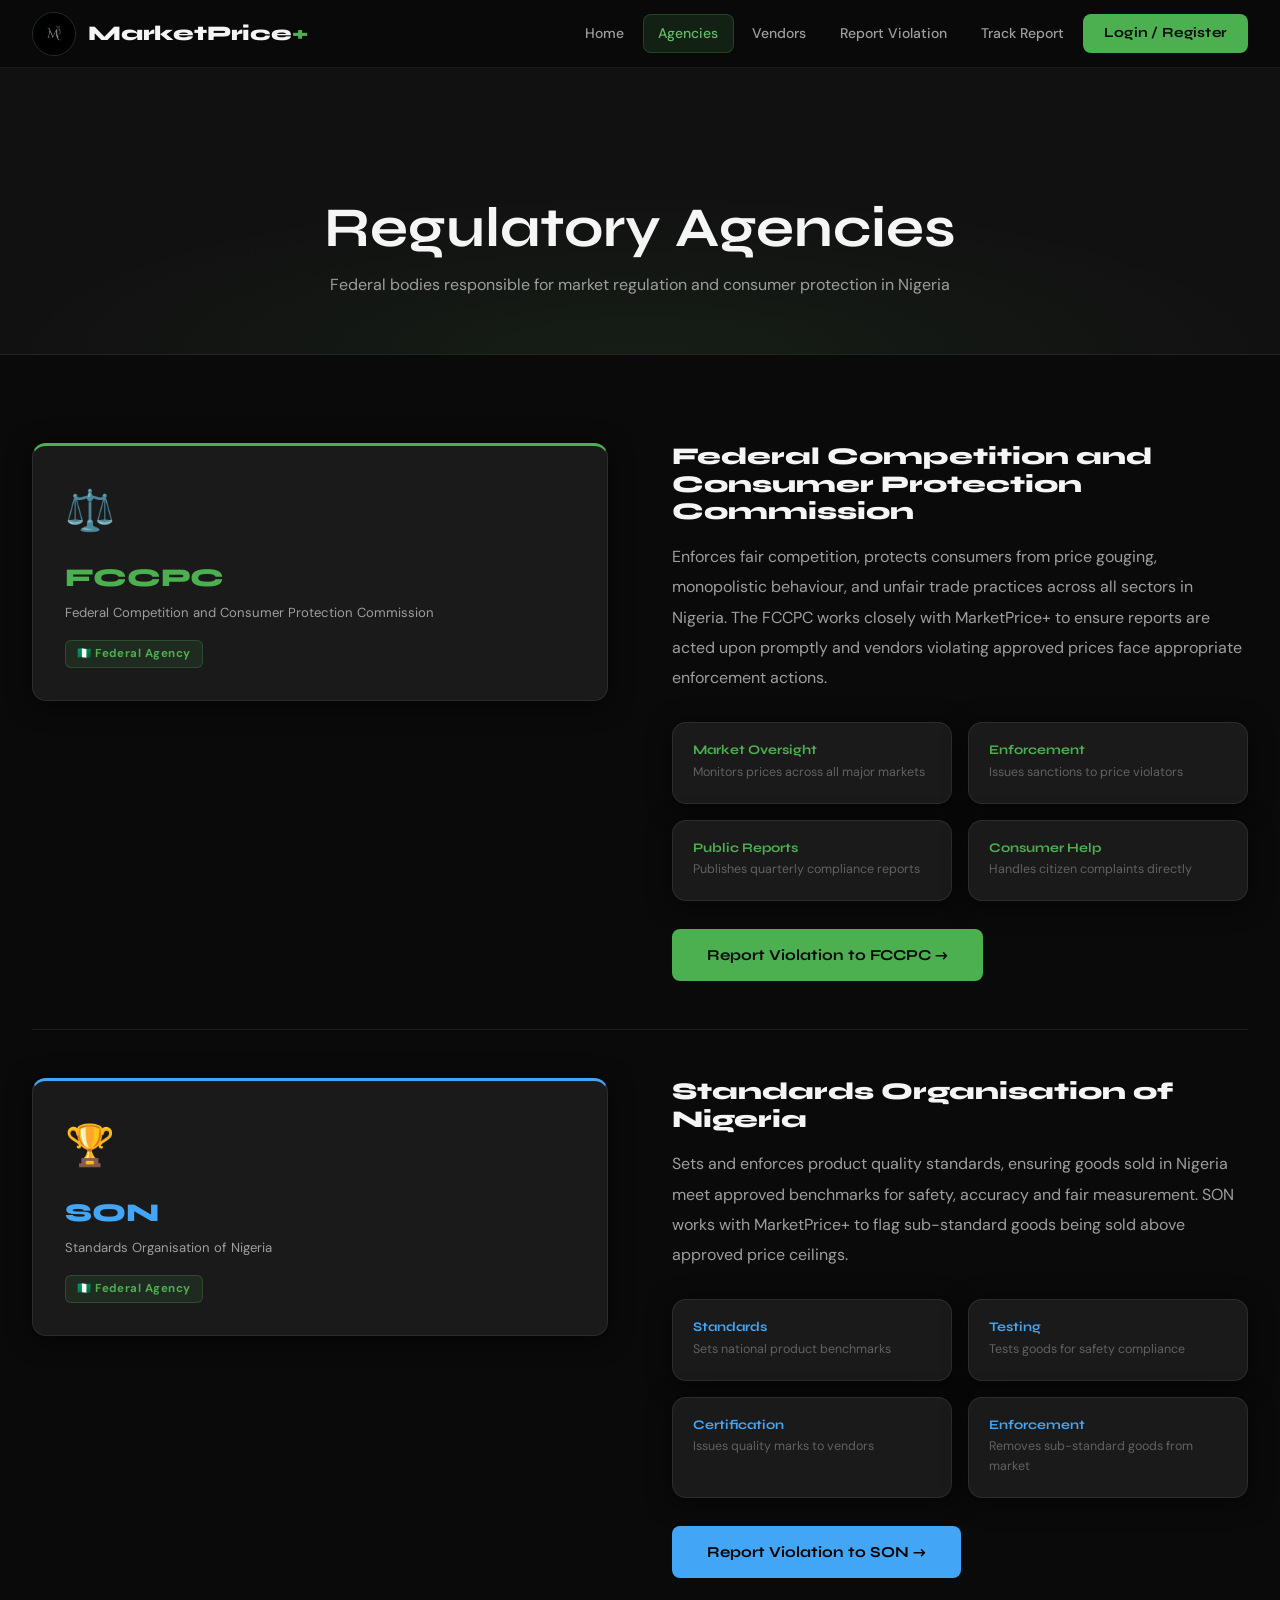
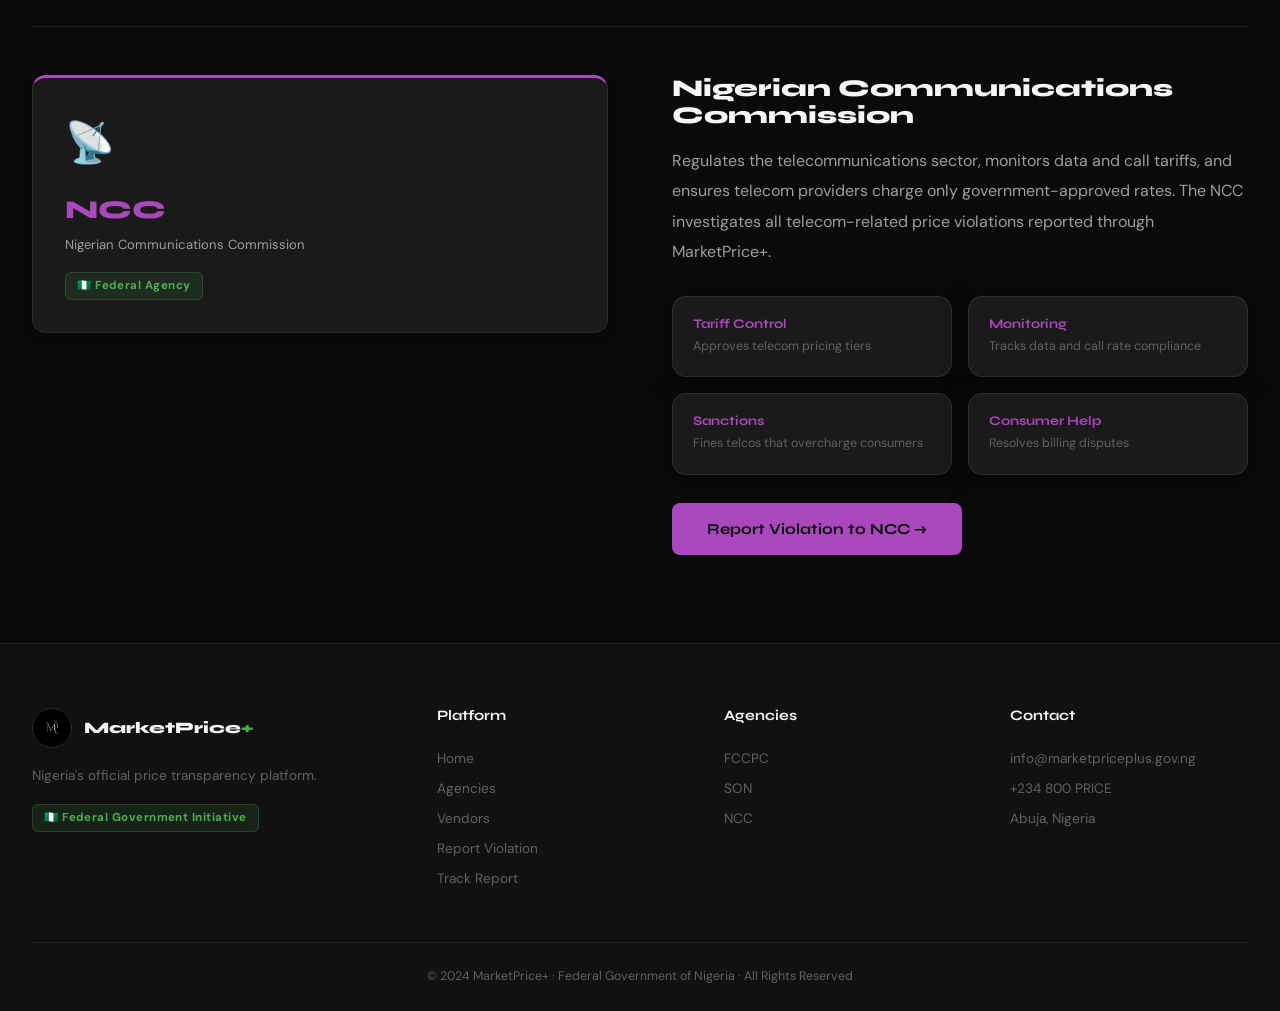
==== agencies.html @ 1a7033fc "Add files via upload MarketPrice+ is a platform that promotes fair pricing and market transparency i" ====
<!DOCTYPE html>
<html lang="en">
<head>
  <meta charset="UTF-8" />
  <meta name="viewport" content="width=device-width, initial-scale=1.0" />
  <title>Agencies | MarketPrice+</title>
  <link rel="preconnect" href="https://fonts.googleapis.com">
  <link rel="preconnect" href="https://fonts.gstatic.com" crossorigin>
  <link href="https://fonts.googleapis.com/css2?family=Syne:wght@400;600;700;800&family=DM+Sans:ital,wght@0,300;0,400;0,500;1,300&display=swap" rel="stylesheet">
  <link rel="stylesheet" href="styles.css" />
</head>
<body>
<nav class="navbar">
  <div class="navbar__inner">
    <a href="index.html" class="navbar__logo">
      <img src="[data-uri]" alt="MarketPrice+" class="navbar__logo-img" />
      <span class="navbar__logo-text">MarketPrice<span>+</span></span>
    </a>
    <div class="navbar__links">
      <a href="index.html"    class="navbar__link">Home</a>
      <a href="agencies.html" class="navbar__link navbar__link--active">Agencies</a>
      <a href="vendors.html"  class="navbar__link">Vendors</a>
      <a href="report.html"   class="navbar__link">Report Violation</a>
      <a href="track.html"    class="navbar__link">Track Report</a>
      <a href="login.html"    class="navbar__cta">Login / Register</a>
    </div>
  </div>
</nav>
<div style="padding-top:68px">
<div class="page-header"><h1>Regulatory Agencies</h1><p>Federal bodies responsible for market regulation and consumer protection in Nigeria</p></div>
<section class="section section--dark">
  <div class="container">

    <div class="grid-2col" style="align-items:start">
      <div class="card agency-card" style="border-top-color:#4CAF50">
        <div class="agency-card__icon">&#9878;&#65039;</div>
        <div class="agency-card__short" style="color:#4CAF50">FCCPC</div>
        <p class="agency-card__name">Federal Competition and Consumer Protection Commission</p>
        <span class="badge badge--gov">&#127475;&#127468; Federal Agency</span>
      </div>
      <div>
        <h3 style="font-size:1.5rem;font-weight:800;margin-bottom:1rem">Federal Competition and Consumer Protection Commission</h3>
        <p style="color:var(--silver);line-height:1.9;margin-bottom:1.75rem">Enforces fair competition, protects consumers from price gouging, monopolistic behaviour, and unfair trade practices across all sectors in Nigeria. The FCCPC works closely with MarketPrice+ to ensure reports are acted upon promptly and vendors violating approved prices face appropriate enforcement actions.</p>
        <div class="grid-4" style="margin-bottom:1.75rem">
          <div class="card card--sm"><h4 style="font-size:.82rem;margin-bottom:.3rem;color:#4CAF50">Market Oversight</h4><p style="font-size:.78rem;color:var(--silver-dim)">Monitors prices across all major markets</p></div>
          <div class="card card--sm"><h4 style="font-size:.82rem;margin-bottom:.3rem;color:#4CAF50">Enforcement</h4><p style="font-size:.78rem;color:var(--silver-dim)">Issues sanctions to price violators</p></div>
          <div class="card card--sm"><h4 style="font-size:.82rem;margin-bottom:.3rem;color:#4CAF50">Public Reports</h4><p style="font-size:.78rem;color:var(--silver-dim)">Publishes quarterly compliance reports</p></div>
          <div class="card card--sm"><h4 style="font-size:.82rem;margin-bottom:.3rem;color:#4CAF50">Consumer Help</h4><p style="font-size:.78rem;color:var(--silver-dim)">Handles citizen complaints directly</p></div>
        </div>
        <a href="report.html" class="btn btn--primary" style="background:#4CAF50">Report Violation to FCCPC &rarr;</a>
      </div>
    </div>
    <hr>

    <div class="grid-2col" style="align-items:start">
      <div class="card agency-card" style="border-top-color:#42A5F5">
        <div class="agency-card__icon">&#127942;</div>
        <div class="agency-card__short" style="color:#42A5F5">SON</div>
        <p class="agency-card__name">Standards Organisation of Nigeria</p>
        <span class="badge badge--gov">&#127475;&#127468; Federal Agency</span>
      </div>
      <div>
        <h3 style="font-size:1.5rem;font-weight:800;margin-bottom:1rem">Standards Organisation of Nigeria</h3>
        <p style="color:var(--silver);line-height:1.9;margin-bottom:1.75rem">Sets and enforces product quality standards, ensuring goods sold in Nigeria meet approved benchmarks for safety, accuracy and fair measurement. SON works with MarketPrice+ to flag sub-standard goods being sold above approved price ceilings.</p>
        <div class="grid-4" style="margin-bottom:1.75rem">
          <div class="card card--sm"><h4 style="font-size:.82rem;margin-bottom:.3rem;color:#42A5F5">Standards</h4><p style="font-size:.78rem;color:var(--silver-dim)">Sets national product benchmarks</p></div>
          <div class="card card--sm"><h4 style="font-size:.82rem;margin-bottom:.3rem;color:#42A5F5">Testing</h4><p style="font-size:.78rem;color:var(--silver-dim)">Tests goods for safety compliance</p></div>
          <div class="card card--sm"><h4 style="font-size:.82rem;margin-bottom:.3rem;color:#42A5F5">Certification</h4><p style="font-size:.78rem;color:var(--silver-dim)">Issues quality marks to vendors</p></div>
          <div class="card card--sm"><h4 style="font-size:.82rem;margin-bottom:.3rem;color:#42A5F5">Enforcement</h4><p style="font-size:.78rem;color:var(--silver-dim)">Removes sub-standard goods from market</p></div>
        </div>
        <a href="report.html" class="btn btn--primary" style="background:#42A5F5;color:#000">Report Violation to SON &rarr;</a>
      </div>
    </div>
    <hr>

    <div class="grid-2col" style="align-items:start">
      <div class="card agency-card" style="border-top-color:#AB47BC">
        <div class="agency-card__icon">&#128225;</div>
        <div class="agency-card__short" style="color:#AB47BC">NCC</div>
        <p class="agency-card__name">Nigerian Communications Commission</p>
        <span class="badge badge--gov">&#127475;&#127468; Federal Agency</span>
      </div>
      <div>
        <h3 style="font-size:1.5rem;font-weight:800;margin-bottom:1rem">Nigerian Communications Commission</h3>
        <p style="color:var(--silver);line-height:1.9;margin-bottom:1.75rem">Regulates the telecommunications sector, monitors data and call tariffs, and ensures telecom providers charge only government-approved rates. The NCC investigates all telecom-related price violations reported through MarketPrice+.</p>
        <div class="grid-4" style="margin-bottom:1.75rem">
          <div class="card card--sm"><h4 style="font-size:.82rem;margin-bottom:.3rem;color:#AB47BC">Tariff Control</h4><p style="font-size:.78rem;color:var(--silver-dim)">Approves telecom pricing tiers</p></div>
          <div class="card card--sm"><h4 style="font-size:.82rem;margin-bottom:.3rem;color:#AB47BC">Monitoring</h4><p style="font-size:.78rem;color:var(--silver-dim)">Tracks data and call rate compliance</p></div>
          <div class="card card--sm"><h4 style="font-size:.82rem;margin-bottom:.3rem;color:#AB47BC">Sanctions</h4><p style="font-size:.78rem;color:var(--silver-dim)">Fines telcos that overcharge consumers</p></div>
          <div class="card card--sm"><h4 style="font-size:.82rem;margin-bottom:.3rem;color:#AB47BC">Consumer Help</h4><p style="font-size:.78rem;color:var(--silver-dim)">Resolves billing disputes</p></div>
        </div>
        <a href="report.html" class="btn btn--primary" style="background:#AB47BC">Report Violation to NCC &rarr;</a>
      </div>
    </div>

  </div>
</section>
<footer class="footer">
  <div class="footer__inner">
    <div class="footer__col"><div class="footer__logo"><img src="[data-uri]" alt="Logo"/><span class="footer__logo-text">MarketPrice<span>+</span></span></div><p class="footer__desc">Nigeria's official price transparency platform.</p><span class="badge badge--gov">&#127475;&#127468; Federal Government Initiative</span></div>
    <div class="footer__col"><h4>Platform</h4><a href="index.html" class="footer__link">Home</a><a href="agencies.html" class="footer__link">Agencies</a><a href="vendors.html" class="footer__link">Vendors</a><a href="report.html" class="footer__link">Report Violation</a><a href="track.html" class="footer__link">Track Report</a></div>
    <div class="footer__col"><h4>Agencies</h4><a class="footer__link">FCCPC</a><a class="footer__link">SON</a><a class="footer__link">NCC</a></div>
    <div class="footer__col"><h4>Contact</h4><a class="footer__link">info@marketpriceplus.gov.ng</a><a class="footer__link">+234 800 PRICE</a><a class="footer__link">Abuja, Nigeria</a></div>
  </div>
  <div class="footer__bottom"><p>&copy; 2024 MarketPrice+ &middot; Federal Government of Nigeria &middot; All Rights Reserved</p></div>
</footer>
</div>
  <script src="main.js"></script>
</body>
</html>
---- styles.css ----
/* =====================================================
   MarketPrice+  |  styles.css
   HTML5 & CSS3  |  Dark Theme
   ===================================================== */

/* ── CSS RESET & VARIABLES ── */
*, *::before, *::after {
  box-sizing: border-box;
  margin: 0;
  padding: 0;
}

:root {
  --black:         #0A0A0A;
  --black-2:       #111111;
  --black-3:       #1A1A1A;
  --black-4:       #222222;
  --green:         #4CAF50;
  --green-bright:  #66BB6A;
  --green-dark:    #388E3C;
  --green-dim:     rgba(76,175,80,0.12);
  --green-glow:    rgba(76,175,80,0.15);
  --green-border:  rgba(76,175,80,0.25);
  --silver:        #9E9E9E;
  --silver-light:  #BDBDBD;
  --silver-dim:    #616161;
  --white:         #F5F5F5;
  --red:           #EF5350;
  --amber:         #FFA726;
  --blue:          #42A5F5;
  --purple:        #AB47BC;
  --border:        rgba(255,255,255,0.08);
  --shadow:        0 4px 24px rgba(0,0,0,0.6);
  --shadow-green:  0 8px 32px rgba(76,175,80,0.25);
  --shadow-xl:     0 16px 64px rgba(0,0,0,0.8);
  --radius:        14px;
  --radius-sm:     8px;
  --radius-lg:     20px;
}

html {
  scroll-behavior: smooth;
  font-size: 16px;
}

body {
  font-family: 'DM Sans', sans-serif;
  background-color: var(--black);
  color: var(--white);
  line-height: 1.6;
  min-height: 100vh;
}

h1, h2, h3, h4, h5, h6 {
  font-family: 'Syne', sans-serif;
  line-height: 1.15;
  color: var(--white);
}

a {
  text-decoration: none;
  color: inherit;
  transition: color 0.2s ease;
}

img {
  max-width: 100%;
  display: block;
}

ul { list-style: none; }

::-webkit-scrollbar { width: 5px; }
::-webkit-scrollbar-track { background: var(--black-2); }
::-webkit-scrollbar-thumb { background: var(--green-dark); border-radius: 3px; }

/* ── NAVBAR ── */
.navbar {
  position: fixed;
  top: 0; left: 0; right: 0;
  z-index: 1000;
  background: rgba(10,10,10,0.95);
  backdrop-filter: blur(16px);
  -webkit-backdrop-filter: blur(16px);
  border-bottom: 1px solid var(--border);
  height: 68px;
  display: flex;
  align-items: center;
  padding: 0 2rem;
}

.navbar__inner {
  max-width: 1280px;
  width: 100%;
  margin: 0 auto;
  display: flex;
  align-items: center;
  justify-content: space-between;
  gap: 1rem;
}

.navbar__logo {
  display: flex;
  align-items: center;
  gap: 0.75rem;
  cursor: pointer;
  text-decoration: none;
}

.navbar__logo-img {
  height: 44px;
  width: 44px;
  border-radius: 50%;
  border: 1.5px solid var(--green-border);
  object-fit: cover;
}

.navbar__logo-text {
  font-family: 'Syne', sans-serif;
  font-weight: 800;
  font-size: 1.3rem;
  color: var(--white);
  letter-spacing: -0.01em;
}

.navbar__logo-text span { color: var(--green); }

.navbar__links {
  display: flex;
  align-items: center;
  gap: 0.2rem;
  flex-wrap: wrap;
}

.navbar__link {
  padding: 0.45rem 0.9rem;
  border-radius: var(--radius-sm);
  font-size: 0.875rem;
  font-weight: 500;
  color: var(--silver);
  cursor: pointer;
  transition: all 0.2s ease;
  border: 1px solid transparent;
  background: none;
  font-family: 'DM Sans', sans-serif;
  text-decoration: none;
  display: inline-block;
}

.navbar__link:hover,
.navbar__link--active {
  background: var(--green-glow);
  color: var(--green-bright);
  border-color: var(--green-border);
}

.navbar__cta {
  padding: 0.5rem 1.3rem;
  border-radius: var(--radius-sm);
  font-size: 0.875rem;
  font-weight: 700;
  background: var(--green);
  color: var(--black);
  cursor: pointer;
  border: none;
  transition: all 0.2s ease;
  font-family: 'Syne', sans-serif;
  letter-spacing: 0.02em;
  text-decoration: none;
  display: inline-block;
}

.navbar__cta:hover {
  background: var(--green-bright);
  box-shadow: var(--shadow-green);
  transform: translateY(-1px);
}

/* ── BUTTONS ── */
.btn {
  display: inline-flex;
  align-items: center;
  justify-content: center;
  gap: 0.5rem;
  cursor: pointer;
  border: none;
  font-family: 'DM Sans', sans-serif;
  transition: all 0.25s ease;
  text-decoration: none;
  border-radius: var(--radius-sm);
}

.btn--primary {
  padding: 0.85rem 2.2rem;
  font-weight: 700;
  font-size: 0.95rem;
  background: var(--green);
  color: var(--black);
  font-family: 'Syne', sans-serif;
}
.btn--primary:hover {
  background: var(--green-bright);
  transform: translateY(-2px);
  box-shadow: var(--shadow-green);
}

.btn--outline {
  padding: 0.85rem 2.2rem;
  font-weight: 600;
  font-size: 0.95rem;
  background: transparent;
  color: var(--silver-light);
  border: 1.5px solid rgba(255,255,255,0.2);
}
.btn--outline:hover {
  border-color: var(--green);
  color: var(--green-bright);
  background: var(--green-glow);
}

.btn--sm {
  padding: 0.4rem 1rem;
  font-size: 0.8rem;
  font-weight: 700;
}

.btn--green-sm { background: rgba(76,175,80,0.15); color: var(--green-bright); }
.btn--green-sm:hover { background: var(--green-dark); }
.btn--red-sm   { background: rgba(239,83,80,0.15);  color: var(--red); }
.btn--red-sm:hover { background: rgba(239,83,80,0.25); }

.btn--full {
  width: 100%;
  padding: 1rem;
  font-size: 1rem;
  font-weight: 800;
  background: var(--green);
  color: var(--black);
  font-family: 'Syne', sans-serif;
  letter-spacing: 0.04em;
}
.btn--full:hover {
  background: var(--green-bright);
  transform: translateY(-1px);
  box-shadow: var(--shadow-green);
}

/* ── SECTION & LAYOUT ── */
.section {
  padding: 5.5rem 2rem;
}
.section--dark  { background-color: var(--black); }
.section--mid   { background-color: var(--black-2); }
.section--card  { background-color: var(--black-3); }

.container {
  max-width: 1280px;
  margin: 0 auto;
}
.container--sm  { max-width: 640px; margin: 0 auto; }
.container--md  { max-width: 760px; margin: 0 auto; }

.section__label {
  font-size: 0.72rem;
  font-weight: 700;
  text-transform: uppercase;
  letter-spacing: 0.14em;
  color: var(--green);
  margin-bottom: 0.75rem;
  display: block;
}

.section__title {
  font-size: clamp(1.8rem, 4vw, 2.8rem);
  font-weight: 800;
  color: var(--white);
  margin-bottom: 1rem;
}

.section__sub {
  color: var(--silver);
  font-size: 1rem;
  max-width: 540px;
}

/* ── GRIDS ── */
.grid-2 { display: grid; grid-template-columns: repeat(auto-fit, minmax(320px, 1fr)); gap: 1.5rem; }
.grid-3 { display: grid; grid-template-columns: repeat(auto-fit, minmax(280px, 1fr)); gap: 1.5rem; }
.grid-4 { display: grid; grid-template-columns: repeat(auto-fit, minmax(200px, 1fr)); gap: 1rem; }
.grid-2col { display: grid; grid-template-columns: 1fr 1fr; gap: 4rem; align-items: center; }

.mt-2  { margin-top: 2rem; }
.mt-3  { margin-top: 3rem; }
.mt-header { margin-top: 2.5rem; }

/* ── CARD ── */
.card {
  background: var(--black-3);
  border-radius: var(--radius);
  padding: 2rem;
  border: 1px solid var(--border);
  transition: all 0.3s ease;
  box-shadow: var(--shadow);
}
.card:hover {
  border-color: var(--green-border);
  transform: translateY(-4px);
  box-shadow: var(--shadow-green);
}
.card--sm  { padding: 1.25rem; }
.card--flat { transform: none !important; }

/* ── AGENCY CARD ── */
.agency-card { border-top: 3px solid; }
.agency-card__icon  { font-size: 2.5rem; margin-bottom: 1rem; }
.agency-card__short {
  font-family: 'Syne', sans-serif;
  font-size: 1.6rem; font-weight: 800; margin-bottom: 0.25rem;
}
.agency-card__name  { font-size: 0.82rem; color: var(--silver); margin-bottom: 1rem; line-height: 1.5; }
.agency-card__role  { font-size: 0.875rem; color: var(--silver); line-height: 1.7; margin-bottom: 1.5rem; }
.agency-card__link  {
  font-size: 0.85rem; font-weight: 700; color: var(--green);
  cursor: pointer; background: none; border: none;
  font-family: 'DM Sans', sans-serif; text-decoration: none;
}
.agency-card__link:hover { color: var(--green-bright); }

/* ── VENDOR CARD ── */
.vendor-card {
  background: var(--black-3);
  border-radius: var(--radius);
  padding: 1.5rem;
  border: 1px solid var(--border);
  transition: all 0.3s ease;
}
.vendor-card:hover {
  border-color: var(--green-border);
  transform: translateY(-3px);
  box-shadow: var(--shadow-green);
}
.vendor-card__header {
  display: flex;
  align-items: flex-start;
  justify-content: space-between;
  margin-bottom: 1rem;
  gap: 0.5rem;
}
.vendor-card__name  { font-family: 'Syne', sans-serif; font-weight: 700; font-size: 1rem; color: var(--white); }
.vendor-card__loc   { font-size: 0.78rem; color: var(--silver-dim); margin-top: 0.2rem; }
.vendor-card__products { display: flex; flex-direction: column; gap: 0.5rem; margin-top: 0.5rem; }
.vendor-card__product {
  display: flex; justify-content: space-between; align-items: center;
  padding: 0.55rem 0.8rem;
  background: var(--black-4);
  border-radius: var(--radius-sm);
  font-size: 0.85rem; color: var(--silver-light);
  border: 1px solid var(--border);
}
.vendor-card__price { font-weight: 700; color: var(--green); }

/* ── BADGES ── */
.badge {
  display: inline-flex; align-items: center; gap: 0.3rem;
  font-size: 0.68rem; font-weight: 800;
  padding: 0.2rem 0.6rem; border-radius: 100px;
  white-space: nowrap; letter-spacing: 0.04em;
}
.badge--verified {
  background: rgba(76,175,80,0.15);
  border: 1px solid var(--green-border);
  color: var(--green-bright);
}
.badge--pending {
  background: rgba(255,167,38,0.1);
  border: 1px solid rgba(255,167,38,0.3);
  color: var(--amber);
}
.badge--gov {
  background: var(--green-dim);
  border: 1px solid var(--green-border);
  color: var(--green);
  font-size: 0.72rem; font-weight: 700;
  padding: 0.25rem 0.7rem; border-radius: 6px;
}

/* ── STATUS PILL ── */
.status-pill {
  display: inline-flex; padding: 0.25rem 0.8rem;
  border-radius: 100px; font-size: 0.72rem;
  font-weight: 800; letter-spacing: 0.04em;
}

/* ── PAGE HEADER ── */
.page-header {
  background: var(--black-2);
  border-bottom: 1px solid var(--border);
  padding: 8rem 2rem 3.5rem;
  text-align: center;
  position: relative;
  overflow: hidden;
}
.page-header::before {
  content: '';
  position: absolute; inset: 0;
  background: radial-gradient(ellipse 70% 80% at 50% 100%, rgba(76,175,80,0.08) 0%, transparent 70%);
}
.page-header h1 {
  font-size: clamp(2rem, 5vw, 3.5rem);
  color: var(--white); margin-bottom: 0.75rem; position: relative;
}
.page-header p { color: var(--silver); font-size: 1rem; position: relative; }

/* ── FORMS ── */
.form__group { margin-bottom: 1.5rem; }

.form__label {
  display: block; font-size: 0.82rem; font-weight: 700;
  color: var(--silver-light); margin-bottom: 0.5rem; letter-spacing: 0.02em;
}

.form__input {
  width: 100%; padding: 0.8rem 1.1rem;
  border-radius: var(--radius-sm);
  border: 1.5px solid var(--border);
  background: var(--black-4);
  color: var(--white);
  font-size: 0.9rem; font-family: 'DM Sans', sans-serif;
  outline: none;
  transition: border-color 0.2s ease, box-shadow 0.2s ease;
}
.form__input:focus {
  border-color: var(--green);
  box-shadow: 0 0 0 3px rgba(76,175,80,0.12);
}
.form__input::placeholder { color: var(--silver-dim); }

.form__select {
  appearance: none;
  background-image: url("data:image/svg+xml,%3Csvg xmlns='http://www.w3.org/2000/svg' width='14' height='14' viewBox='0 0 24 24' fill='none' stroke='%239E9E9E' stroke-width='2'%3E%3Cpath d='M6 9l6 6 6-6'/%3E%3C/svg%3E");
  background-repeat: no-repeat;
  background-position: right 1rem center;
  background-color: var(--black-4);
}
.form__select option { background: var(--black-3); }

.form__textarea { resize: vertical; min-height: 100px; }

.form__grid-2 { display: grid; grid-template-columns: 1fr 1fr; gap: 1.5rem; }

.upload-zone {
  border: 2px dashed var(--border);
  border-radius: var(--radius-sm);
  padding: 2rem; text-align: center;
  cursor: pointer; color: var(--silver-dim); font-size: 0.875rem;
  transition: all 0.2s ease;
}
.upload-zone:hover { border-color: var(--green); color: var(--green); }
.upload-zone__icon { font-size: 1.5rem; margin-bottom: 0.5rem; }

/* ── ALERTS ── */
.alert {
  border-radius: var(--radius);
  padding: 1.5rem;
}
.alert--success {
  background: rgba(76,175,80,0.1);
  border: 1px solid var(--green-border);
  color: var(--green-bright);
}
.alert--info {
  background: rgba(66,165,245,0.1);
  border: 1px solid rgba(66,165,245,0.25);
  color: var(--blue);
}
.alert--warn {
  background: rgba(255,167,38,0.1);
  border: 1px solid rgba(255,167,38,0.25);
  color: var(--amber);
}
.alert__icon { font-size: 2rem; margin-bottom: 0.75rem; }
.alert__title { font-family: 'Syne', sans-serif; font-weight: 800; font-size: 1.1rem; margin-bottom: 0.5rem; }

/* ── REPORT ID BOX ── */
.report-id-box {
  background: rgba(76,175,80,0.15);
  border: 1px solid var(--green-border);
  border-radius: var(--radius-sm);
  padding: 1rem; font-family: monospace;
  font-size: 1.2rem; font-weight: 700;
  color: var(--green); letter-spacing: 0.1em;
  margin-bottom: 1rem; text-align: center;
}

/* ── TRACK TIMELINE ── */
.track-timeline { display: flex; flex-direction: column; margin-top: 2rem; }

.track-step {
  display: flex; gap: 1.5rem;
  align-items: flex-start;
  padding-bottom: 1.5rem;
  position: relative;
}
.track-step:not(:last-child)::before {
  content: '';
  position: absolute; left: 19px; top: 42px;
  width: 2px; height: calc(100% - 10px);
  background: var(--border);
}
.track-step--done::before   { background: var(--green-dark); }
.track-step--active::before { background: var(--green-dark); }

.track-dot {
  width: 40px; height: 40px; border-radius: 50%;
  border: 2px solid var(--border);
  background: var(--black-4);
  display: flex; align-items: center; justify-content: center;
  font-size: 0.9rem; font-weight: 700;
  flex-shrink: 0; z-index: 1;
  color: var(--silver-dim); transition: all 0.3s ease;
}
.track-dot--done    { background: var(--green-dark); border-color: var(--green); color: var(--green-bright); }
.track-dot--active  { background: var(--green); border-color: var(--green-bright); color: var(--black); box-shadow: 0 0 0 5px rgba(76,175,80,0.2); }

.track-info h4 { font-family: 'Syne', sans-serif; font-size: 0.95rem; font-weight: 700; margin-bottom: 0.2rem; }
.track-info p  { font-size: 0.8rem; color: var(--silver-dim); }

/* ── FEATURE PILL ── */
.feature-pill {
  display: flex; align-items: flex-start; gap: 1rem;
  background: var(--black-3); border: 1px solid var(--border);
  border-radius: var(--radius-sm); padding: 1rem 1.25rem;
  transition: border-color 0.2s ease;
}
.feature-pill:hover { border-color: var(--green-border); }
.feature-pill__icon  { font-size: 1.4rem; flex-shrink: 0; }
.feature-pill__title { font-family: 'Syne', sans-serif; font-weight: 700; color: var(--white); font-size: 0.875rem; }
.feature-pill__desc  { font-size: 0.78rem; color: var(--silver-dim); }

/* ── TABLE ── */
.table-wrap {
  background: var(--black-3);
  border-radius: var(--radius);
  border: 1px solid var(--border);
  overflow: hidden; margin-top: 1.5rem;
}
.table-wrap__header {
  padding: 1.25rem 1.5rem; border-bottom: 1px solid var(--border);
  font-family: 'Syne', sans-serif; font-weight: 700; font-size: 1rem;
}
table { width: 100%; border-collapse: collapse; }
thead th {
  padding: 0.85rem 1.25rem; text-align: left;
  font-size: 0.72rem; font-weight: 700;
  text-transform: uppercase; letter-spacing: 0.07em;
  color: var(--silver-dim); background: var(--black-4);
  border-bottom: 1px solid var(--border);
}
tbody td {
  padding: 0.9rem 1.25rem; font-size: 0.85rem;
  color: var(--silver-light); border-bottom: 1px solid var(--border);
}
tbody tr:last-child td { border-bottom: none; }
tbody tr:hover td { background: var(--black-4); }

/* ── STAT CARD ── */
.stat-card {
  background: var(--black-3); border-radius: var(--radius);
  padding: 1.4rem 1.5rem; border: 1px solid var(--border);
}
.stat-card__num   { font-family: 'Syne', sans-serif; font-size: 2rem; font-weight: 800; color: var(--green); }
.stat-card__label { font-size: 0.78rem; color: var(--silver-dim); margin-top: 0.25rem; text-transform: uppercase; letter-spacing: 0.06em; }

/* ── ABOUT CHECKMARKS ── */
.check-item {
  display: flex; align-items: flex-start; gap: 0.75rem;
  font-size: 0.875rem; color: var(--silver-light); margin-bottom: 0.75rem;
}
.check-item__icon { color: var(--green); font-size: 1rem; margin-top: 0.15rem; flex-shrink: 0; }

/* ── DIVIDER ── */
hr { border: none; border-top: 1px solid var(--border); margin: 3rem 0; }

/* ── FOOTER ── */
.footer {
  background: var(--black-2);
  border-top: 1px solid var(--border);
  padding: 4rem 2rem 0;
}
.footer__inner {
  max-width: 1280px; margin: 0 auto;
  display: grid; grid-template-columns: 1.5fr repeat(3, 1fr);
  gap: 3rem; padding-bottom: 3rem;
}
.footer__logo       { display: flex; align-items: center; gap: 0.75rem; margin-bottom: 1rem; }
.footer__logo img   { height: 40px; width: 40px; border-radius: 50%; border: 1px solid var(--green-border); }
.footer__logo-text  { font-family: 'Syne', sans-serif; font-weight: 800; color: var(--white); }
.footer__logo-text span { color: var(--green); }
.footer__col h4     { font-family: 'Syne', sans-serif; font-weight: 700; color: var(--white); font-size: 0.9rem; margin-bottom: 1.25rem; }
.footer__link       { display: block; font-size: 0.85rem; line-height: 2.2; color: var(--silver-dim); transition: color 0.2s; }
.footer__link:hover { color: var(--green); }
.footer__desc       { font-size: 0.85rem; color: var(--silver-dim); line-height: 1.7; margin-bottom: 1rem; }
.footer__bottom {
  max-width: 1280px; margin: 0 auto;
  border-top: 1px solid var(--border);
  padding: 1.5rem 0; text-align: center;
  font-size: 0.78rem; color: var(--silver-dim);
}

/* ── SEARCH BAR ── */
.search-bar { display: flex; gap: 1rem; flex-wrap: wrap; margin-bottom: 2rem; align-items: center; }
.search-wrap { flex: 2; min-width: 200px; position: relative; }
.search-wrap::before {
  content: '🔍'; position: absolute; left: 1rem; top: 50%;
  transform: translateY(-50%); font-size: 0.9rem; pointer-events: none;
}
.search-input {
  width: 100%; padding: 0.8rem 1rem 0.8rem 2.75rem;
  border-radius: var(--radius-sm); border: 1.5px solid var(--border);
  background: var(--black-4); color: var(--white);
  font-size: 0.9rem; font-family: 'DM Sans', sans-serif; outline: none;
  transition: border-color 0.2s;
}
.search-input:focus { border-color: var(--green); }
.search-input::placeholder { color: var(--silver-dim); }
.filter-count { font-size: 0.82rem; color: var(--silver-dim); margin-bottom: 1.5rem; }
.filter-count strong { color: var(--green); }

/* ── HIDDEN / UTILITY ── */
.hidden { display: none !important; }
.text-green  { color: var(--green); }
.text-silver { color: var(--silver); }
.text-center { text-align: center; }
.flex-between { display: flex; justify-content: space-between; align-items: flex-end; flex-wrap: wrap; gap: 1rem; }
.flex-gap     { display: flex; gap: 1rem; flex-wrap: wrap; }
.flex-col     { display: flex; flex-direction: column; gap: 0.85rem; }
.mt-1   { margin-top: 1rem; }
.mt-2   { margin-top: 2rem; }
.mt-3   { margin-top: 3rem; }
.mb-2   { margin-bottom: 2rem; }

/* ── RESPONSIVE ── */
@media (max-width: 1024px) {
  .footer__inner { grid-template-columns: 1fr 1fr; }
}

@media (max-width: 768px) {
  .grid-2col    { grid-template-columns: 1fr; gap: 2rem; }
  .form__grid-2 { grid-template-columns: 1fr; }
  .footer__inner { grid-template-columns: 1fr; gap: 1.5rem; }
  .navbar__link:not(.navbar__cta) { display: none; }
  .hero__h1     { font-size: 2.8rem !important; }
  .hero__stats  { gap: 1.5rem; }
}
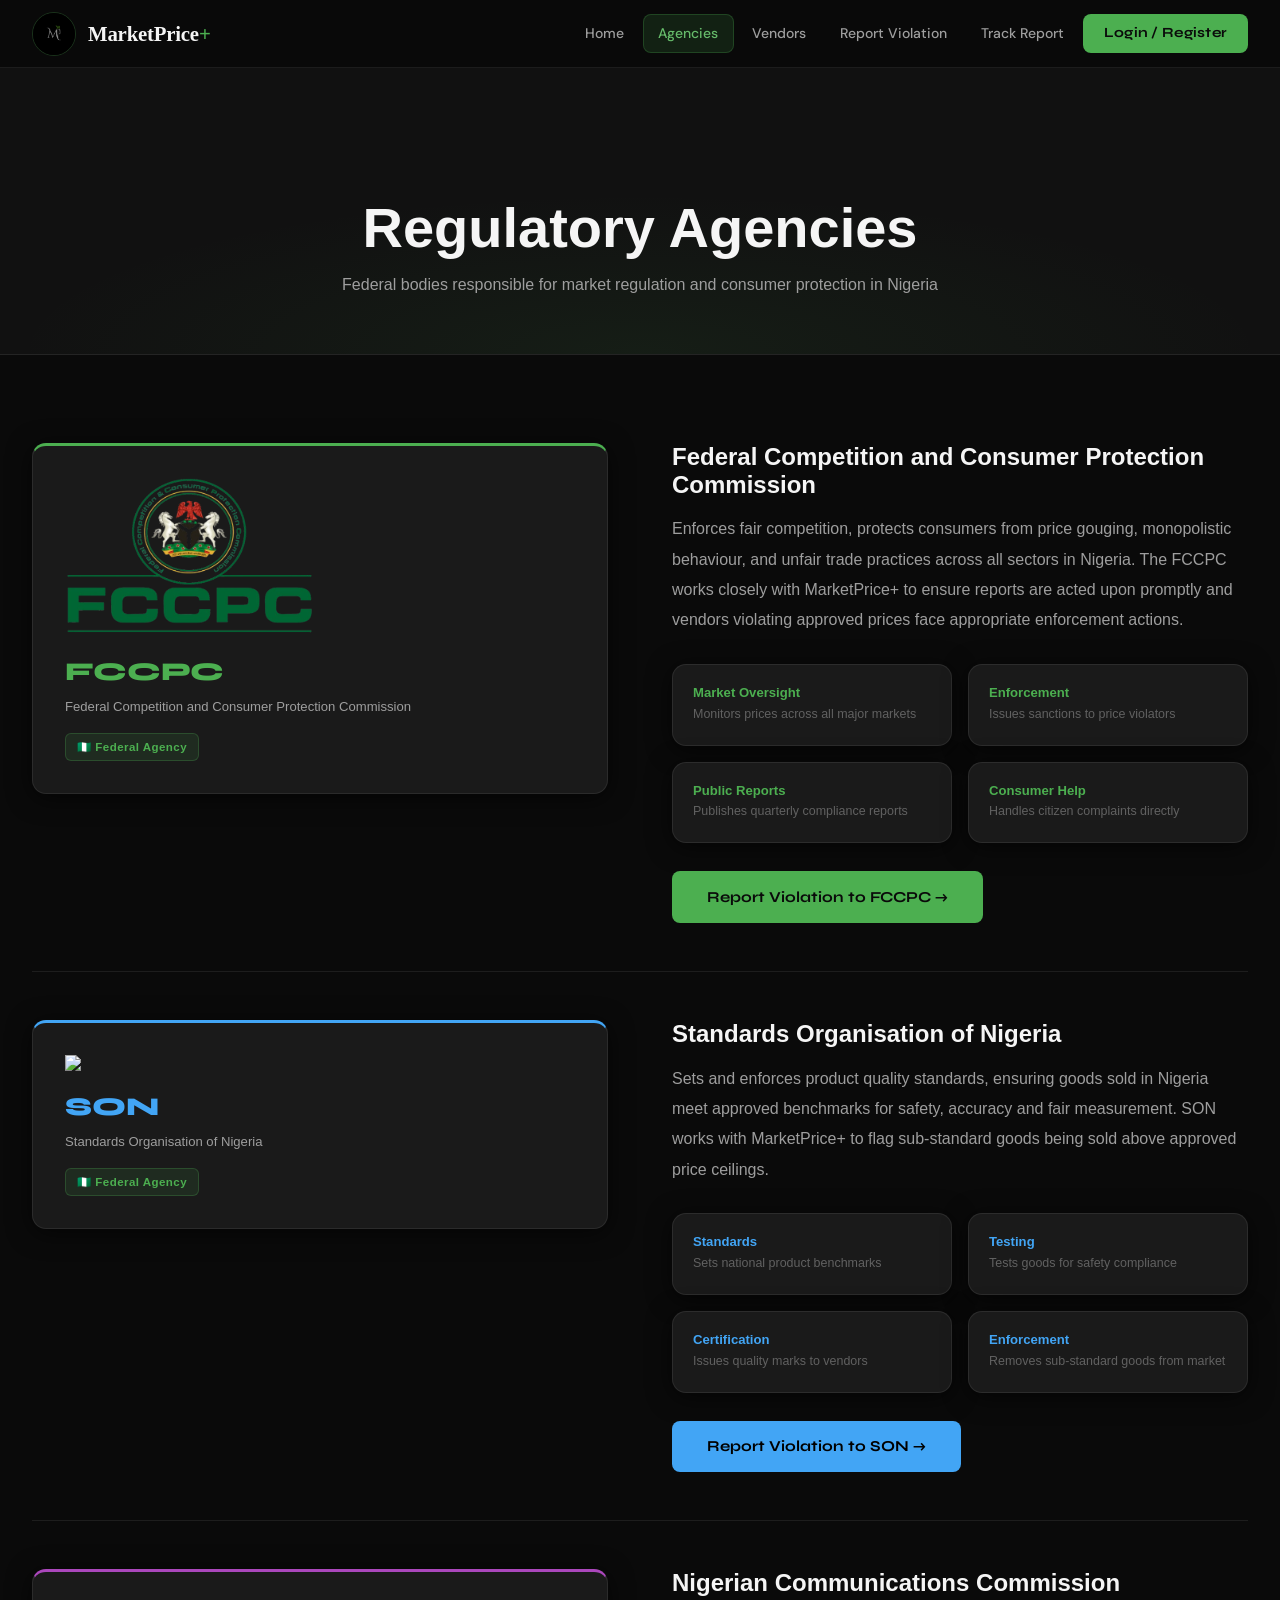
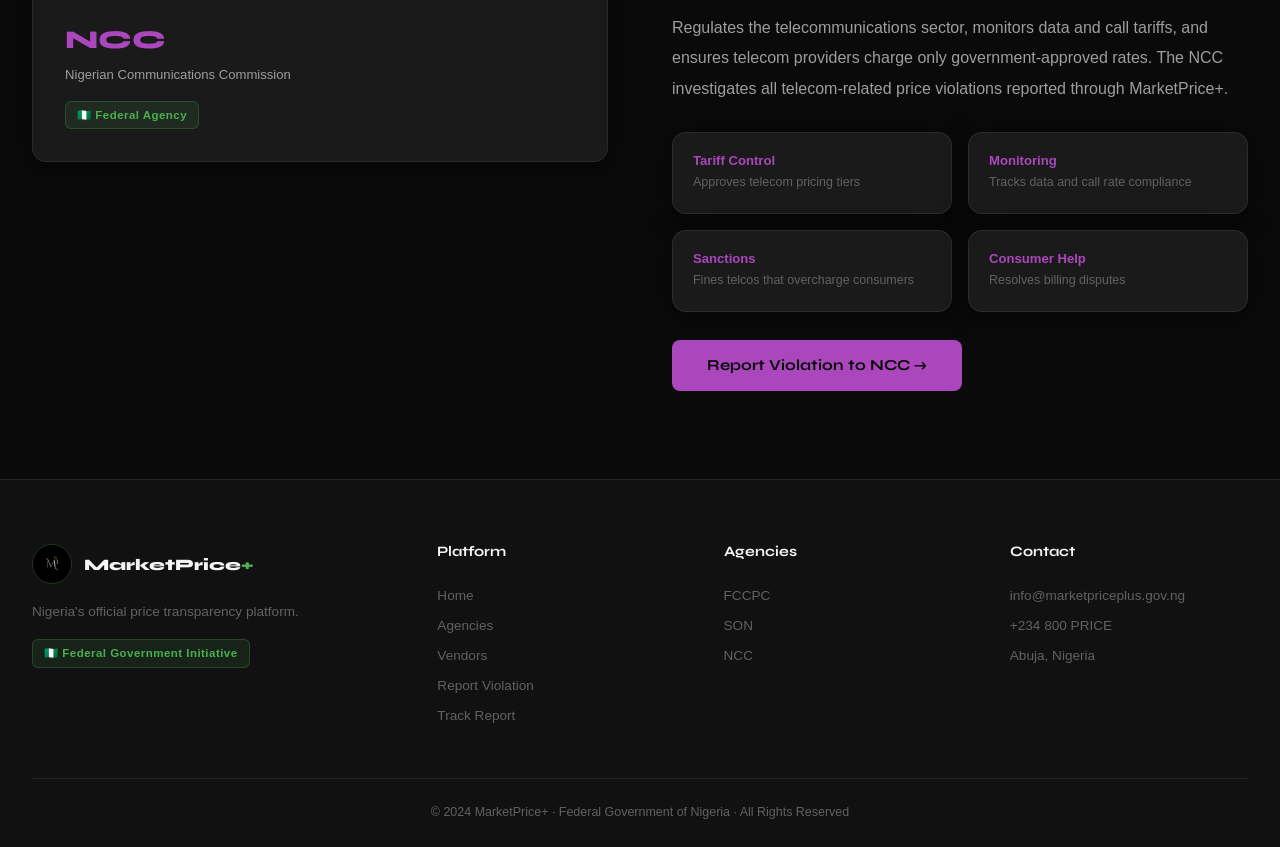
==== commit ac2cd7df: "Update agency icons to use images instead of symbols Replaced agency icons with image elements for F" ====
--- a/agencies.html
+++ b/agencies.html
@@ -7,6 +7,9 @@
   <link rel="preconnect" href="https://fonts.googleapis.com">
   <link rel="preconnect" href="https://fonts.gstatic.com" crossorigin>
   <link href="https://fonts.googleapis.com/css2?family=Syne:wght@400;600;700;800&family=DM+Sans:ital,wght@0,300;0,400;0,500;1,300&display=swap" rel="stylesheet">
+  <link rel="preconnect" href="https://fonts.googleapis.com">
+<link rel="preconnect" href="https://fonts.gstatic.com" crossorigin>
+<link href="https://fonts.googleapis.com/css2?family=Lora:ital,wght@0,400..700;1,400..700&family=Poppins:ital,wght@0,100;0,200;0,300;0,400;0,500;0,600;0,700;0,800;0,900;1,100;1,200;1,300;1,400;1,500;1,600;1,700;1,800;1,900&display=swap" rel="stylesheet">
   <link rel="stylesheet" href="styles.css" />
 </head>
 <body>
@@ -33,7 +36,7 @@
 
     <div class="grid-2col" style="align-items:start">
       <div class="card agency-card" style="border-top-color:#4CAF50">
-        <div class="agency-card__icon">&#9878;&#65039;</div>
+        <div class="agency-card__icon"><img src="images/fccpc-removebg-preview.png" alt=""></div>
         <div class="agency-card__short" style="color:#4CAF50">FCCPC</div>
         <p class="agency-card__name">Federal Competition and Consumer Protection Commission</p>
         <span class="badge badge--gov">&#127475;&#127468; Federal Agency</span>
@@ -54,7 +57,7 @@
 
     <div class="grid-2col" style="align-items:start">
       <div class="card agency-card" style="border-top-color:#42A5F5">
-        <div class="agency-card__icon">&#127942;</div>
+        <div class="agency-card__icon"><img src="images/idw0kfW5iq_logos.png"></div>
         <div class="agency-card__short" style="color:#42A5F5">SON</div>
         <p class="agency-card__name">Standards Organisation of Nigeria</p>
         <span class="badge badge--gov">&#127475;&#127468; Federal Agency</span>
@@ -75,7 +78,7 @@
 
     <div class="grid-2col" style="align-items:start">
       <div class="card agency-card" style="border-top-color:#AB47BC">
-        <div class="agency-card__icon">&#128225;</div>
+        <div class="agency-card__icon"><img src="images/idmSdyI-YR_logos.png" alt=""></div>
         <div class="agency-card__short" style="color:#AB47BC">NCC</div>
         <p class="agency-card__name">Nigerian Communications Commission</p>
         <span class="badge badge--gov">&#127475;&#127468; Federal Agency</span>
@@ -107,4 +110,4 @@
 </div>
   <script src="main.js"></script>
 </body>
-</html>+</html>
--- a/styles.css
+++ b/styles.css
@@ -44,7 +44,7 @@
 }
 
 body {
-  font-family: 'DM Sans', sans-serif;
+  font-family: 'raleway', sans-serif;
   background-color: var(--black);
   color: var(--white);
   line-height: 1.6;
@@ -52,7 +52,7 @@
 }
 
 h1, h2, h3, h4, h5, h6 {
-  font-family: 'Syne', sans-serif;
+  font-family: 'raleway', sans-serif;
   line-height: 1.15;
   color: var(--white);
 }
@@ -116,7 +116,7 @@
 }
 
 .navbar__logo-text {
-  font-family: 'Syne', sans-serif;
+  font-family: 'Times New Roman', Times, serif;
   font-weight: 800;
   font-size: 1.3rem;
   color: var(--white);
@@ -312,7 +312,7 @@
 
 /* ── AGENCY CARD ── */
 .agency-card { border-top: 3px solid; }
-.agency-card__icon  { font-size: 2.5rem; margin-bottom: 1rem; }
+.agency-card__icon  img{ width: 250px; margin-bottom: 1rem; }
 .agency-card__short {
   font-family: 'Syne', sans-serif;
   font-size: 1.6rem; font-weight: 800; margin-bottom: 0.25rem;
@@ -651,4 +651,13 @@
   .navbar__link:not(.navbar__cta) { display: none; }
   .hero__h1     { font-size: 2.8rem !important; }
   .hero__stats  { gap: 1.5rem; }
-}
+  .navbar__logo-text{ font-size: 16px;}
+  
+}
+
+@media (max-width: 420px) {
+  .navbar__cta{
+  padding: 5px 15px;
+  font-size: 10px;
+}
+}
